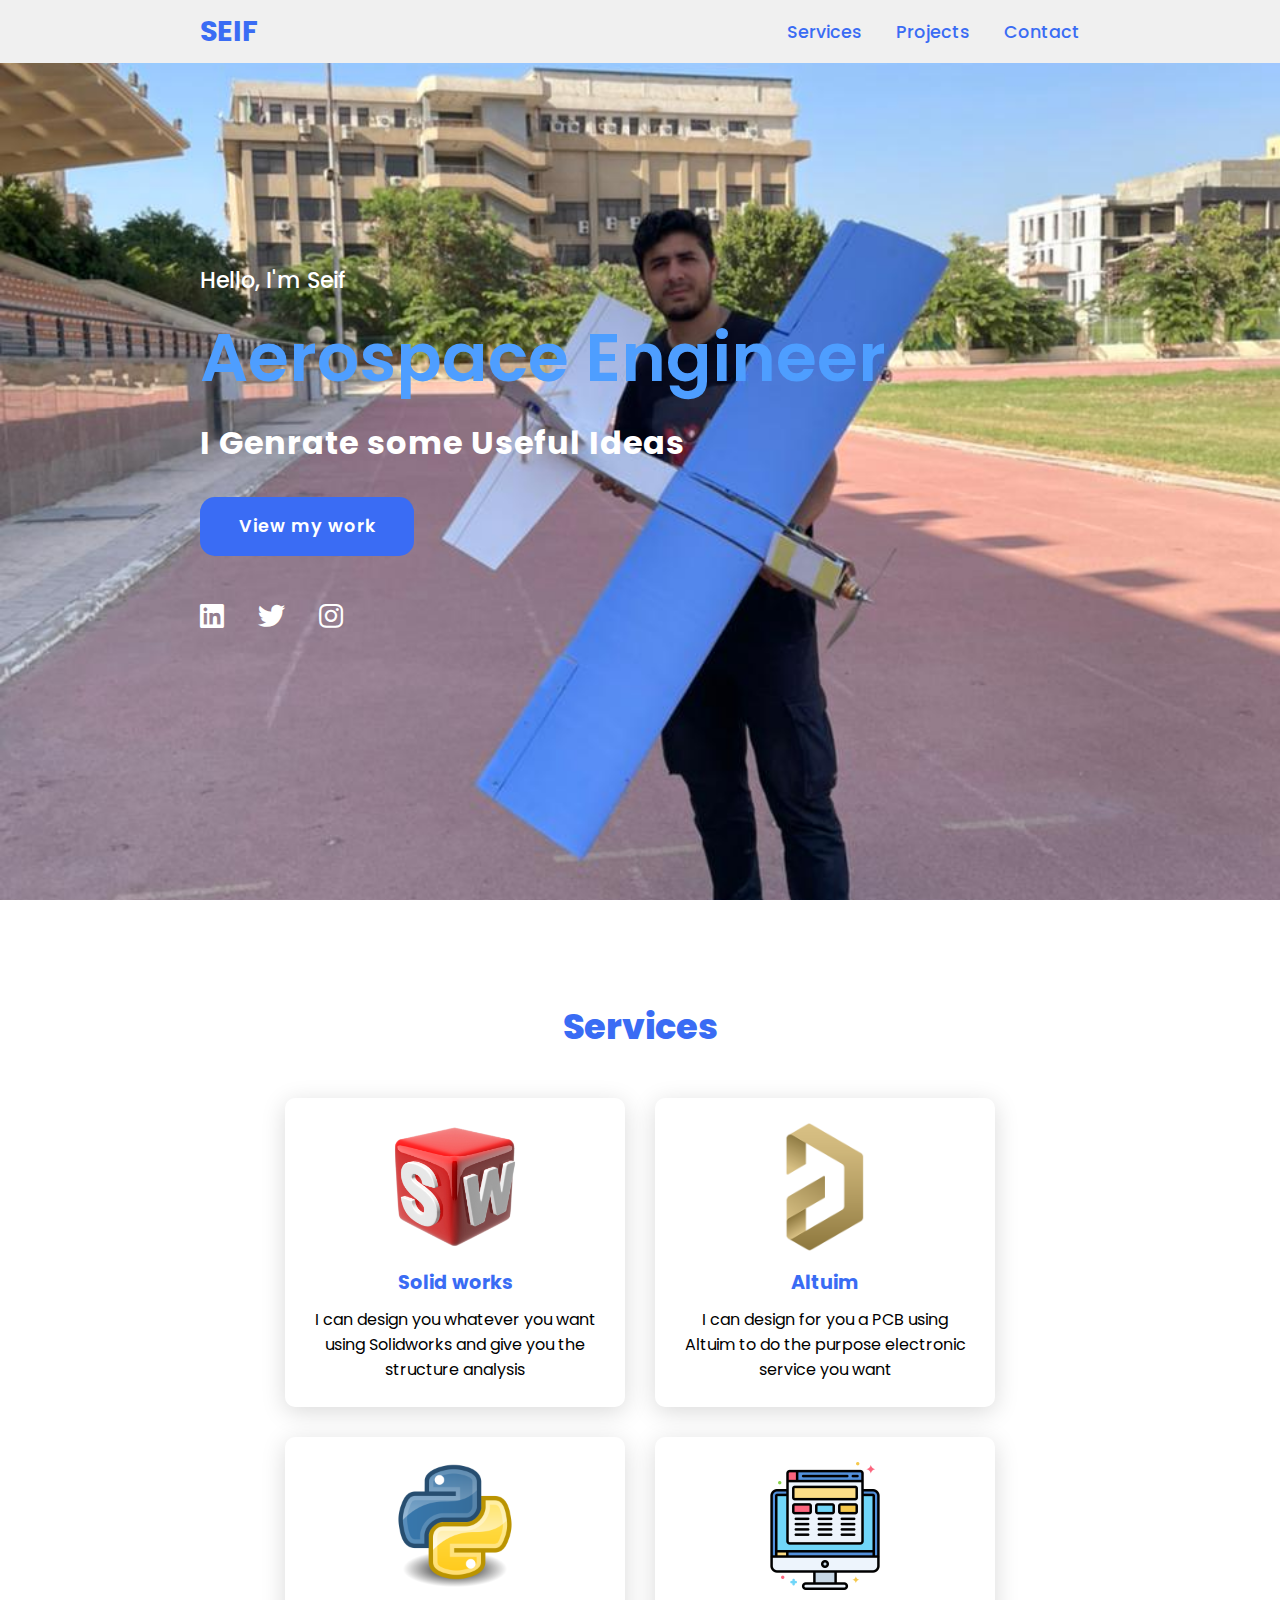
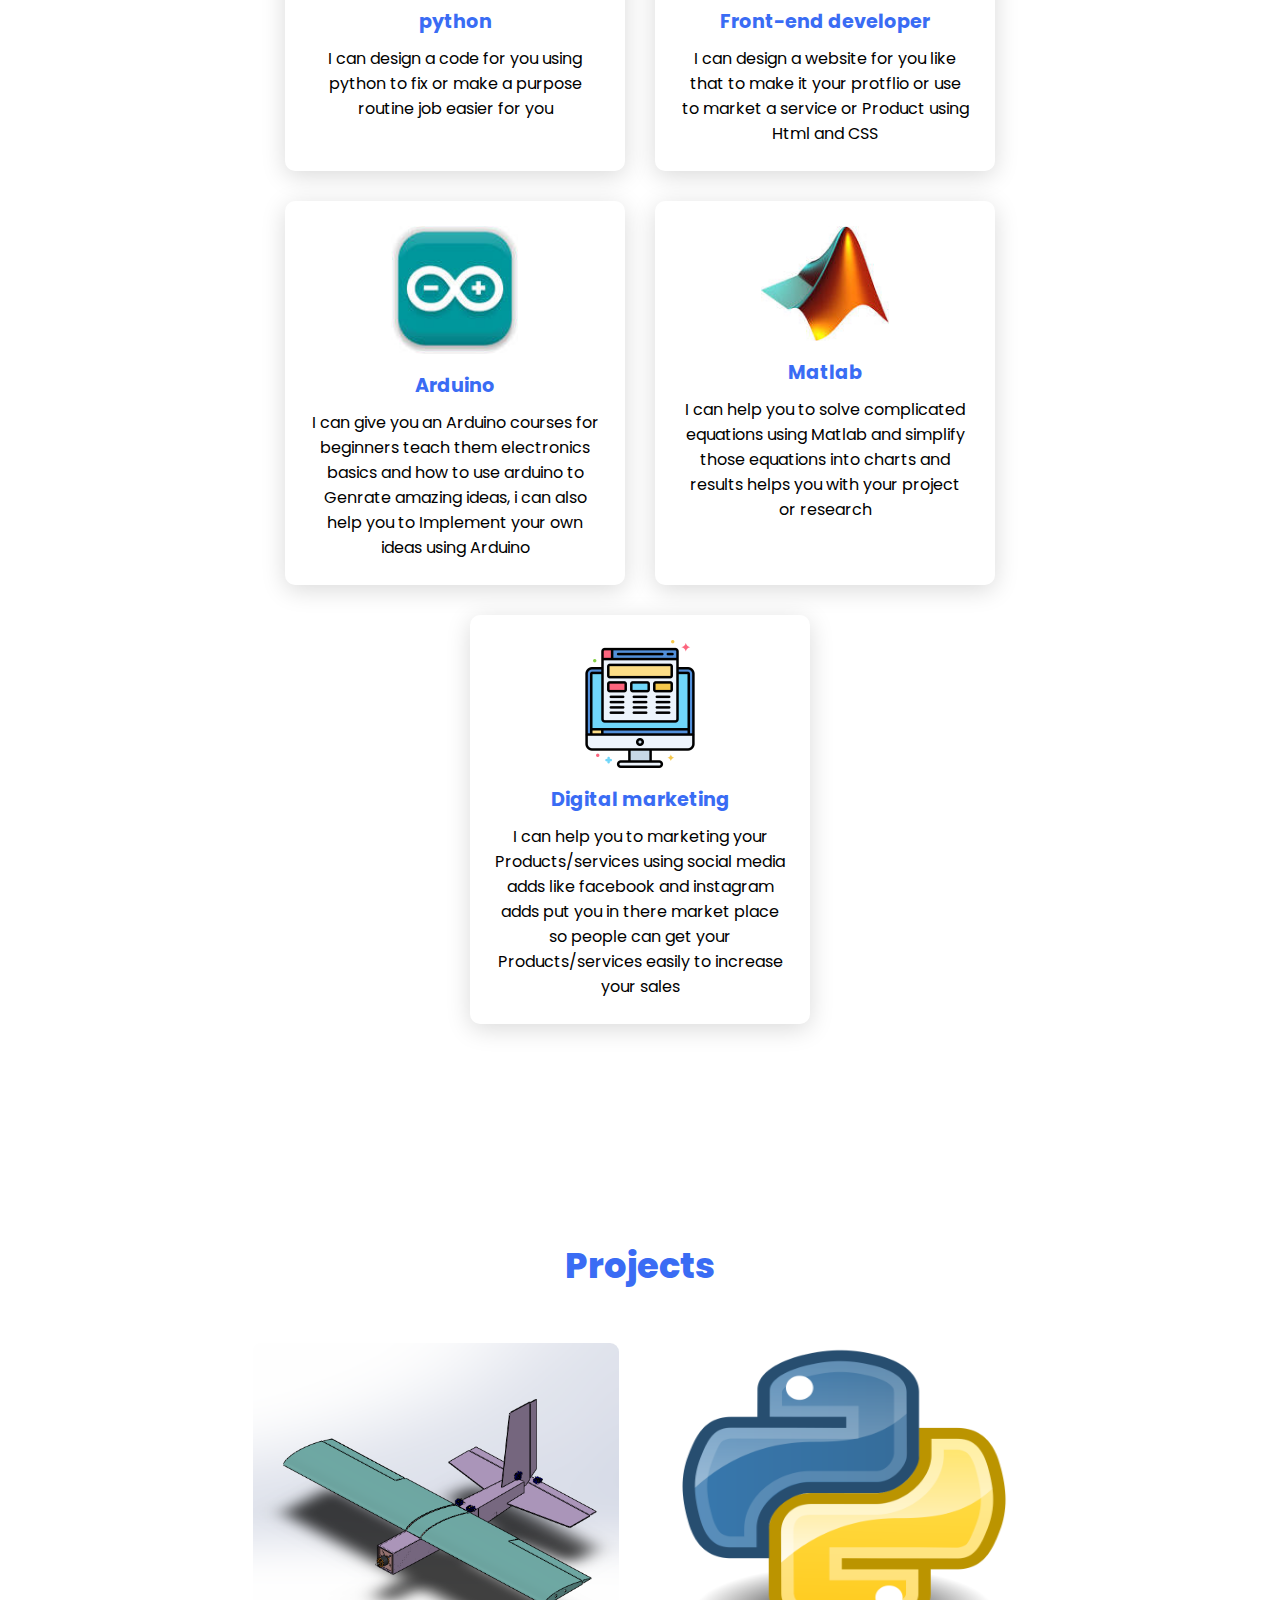
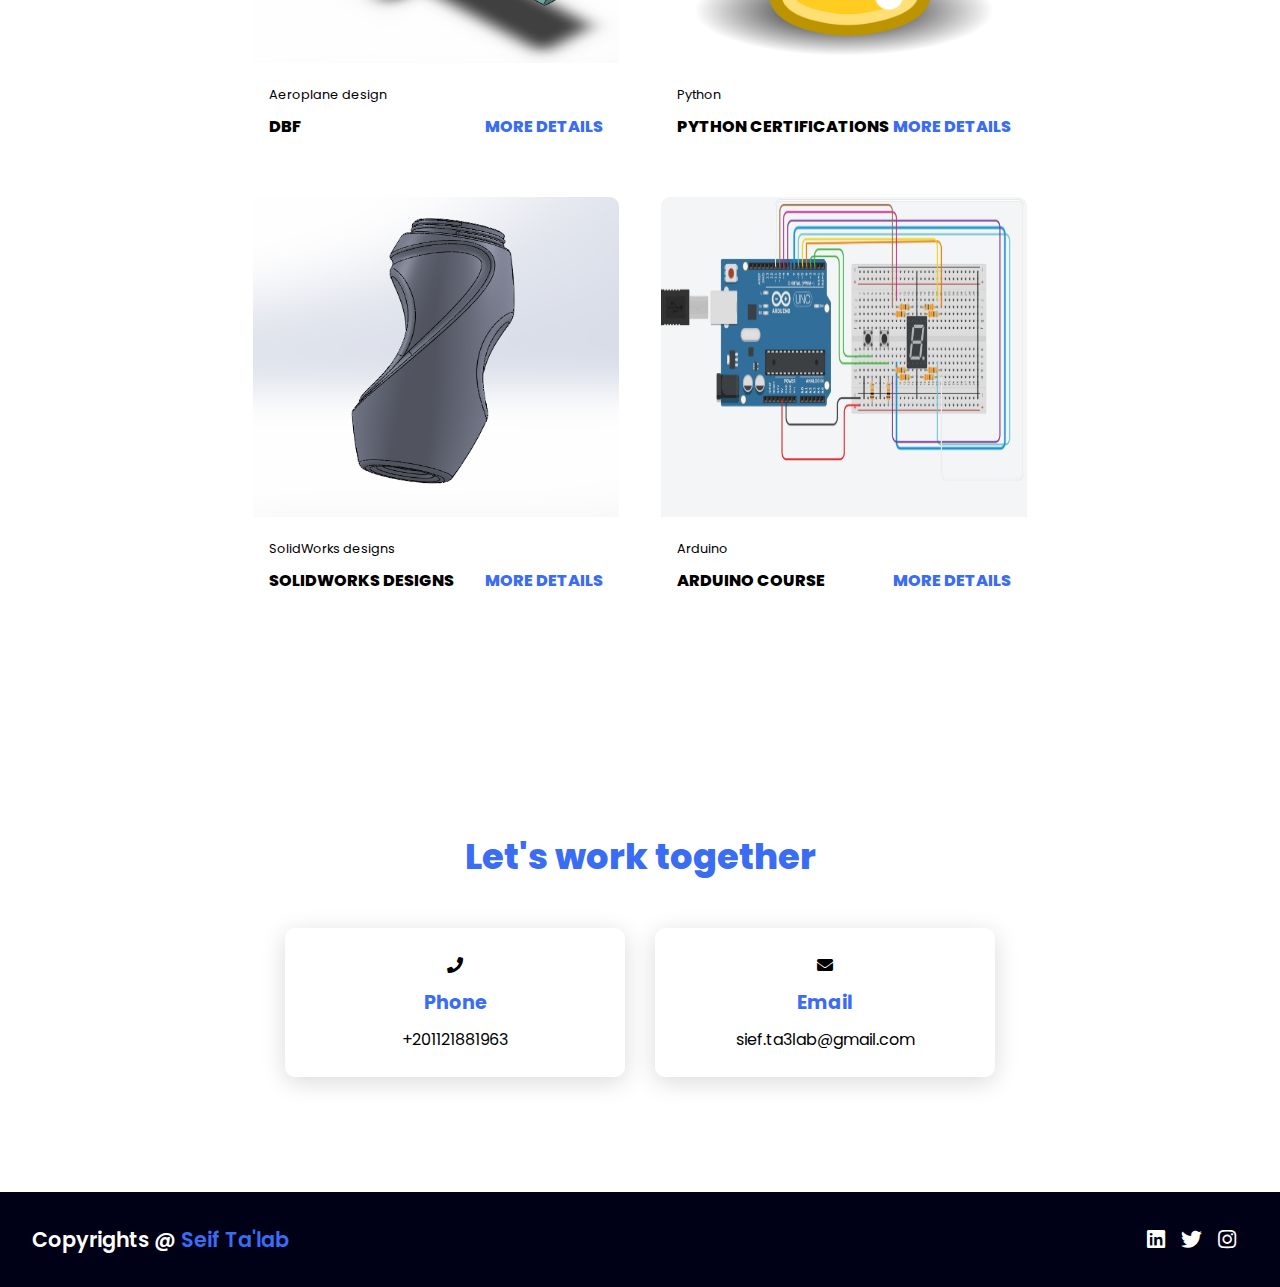
==== index.html @ f3671c9b "added modified oldwebsite" ====
<!DOCTYPE html>
<html lang="en">
<head>
    <meta charset="UTF-8">
    <meta http-equiv="X-UA-Compatible" content="IE=edge">
    <meta name="viewport" content="width=device-width, initial-scale=1.0">
    <link rel="stylesheet" href="https://cdnjs.cloudflare.com/ajax/libs/font-awesome/5.15.4/css/all.min.css">
    <link rel="stylesheet" href="style.css">
    <title>Seif Ta'lab</title>
</head>
<body>

    <header>
        <a href="#" class="logo">Seif</a>
        <nav class="navigation">
            <a href="#services">Services</a>
            <a href="#projects">Projects</a>
            <a href="#contact">Contact</a>
        </nav>
    </header>


    <section class="main">
        <div>
            <h2>Hello, I'm Seif <br><span>Aerospace Engineer</span></h2>
            <h3>I Genrate some Useful Ideas</h3>
            <a href="#projects" class="main-btn">View my work</a>
            <div class="social-icons">
                <a href="https://www.linkedin.com/in/sief-t-662467a1"><i class="fab fa-linkedin"></i></a>
                <a href="https://twitter.com/SIEFT3LAB"><i class="fab fa-twitter"></i></a>
                <a href="https://www.instagram.com/seiffoox/"><i class="fab fa-instagram"></i></a>
                <!-- <a href="https://www.facebook.com/sief.taalab"><i class="fa-brands fa-square-facebook"></i></a> -->
                <!-- <a href="#"><i class="fab fa-youtube"></i></a> -->
            </div>
        </div>
    </section>

    <section class="cards" id="services">
        <h2 class="title">Services</h2>
        <div class="content">
            <div class="card">
                <div class="icon">
                    <img src="imags/medium.png" alt="solidworks icon">
                </div>
                <div class="info">
                    <h3>Solid works</h3>
                    <p>I can design you whatever you want using Solidworks and give you the structure analysis</p>
                </div>
            </div>
            <div class="card">
                <div class="icon">
                    <img src="imags/altium-designer.png" alt="Altuim icon">
                </div>
                <div class="info">
                    <h3>Altuim</h3>
                    <p>I can design for you a PCB using Altuim to do the purpose electronic service you want</p>
                </div>
            </div>
            <div class="card">
                <div class="icon">
                    <img src="imags/Python.svg.png" alt="Python icon">
                </div>
                <div class="info">
                    <h3>python</h3>
                    <p>I can design a code for you using python to fix or make a purpose routine job easier for you</p>
                </div>
            </div>
            <div class="card">
                <div class="icon">
                    <img src="imags/2721264.png" alt="Front-end icon">
                </div>
                <div class="info">
                    <h3>Front-end developer</h3>
                    <p>I can design a website for you like that to make it your protflio or use to market a service or Product using Html and CSS</p>
                </div>
            </div>
            <div class="card">
                <div class="icon">
                    <img src="imags/images (1).jpg" alt="Arduino icon">
                </div>
                <div class="info">
                    <h3>Arduino</h3>
                    <p>I can give you an Arduino courses for beginners teach them electronics basics and how to use arduino to Genrate amazing ideas, i can also help you to Implement your own ideas using Arduino</p>
                </div>
            </div>
            <div class="card">
                <div class="icon">
                    <img src="imags/images.jpg" alt="Matlab icon">
                </div>
                <div class="info">
                    <h3>Matlab</h3>
                    <p>I can help you to solve complicated equations using Matlab and simplify those equations into charts and results helps you with your project or research</p>
                </div>
            </div>
            <div class="card">
                <div class="icon">
                    <img src="imags/2721264.png" alt="Digital-Marketing icon">
                </div>
                <div class="info">
                    <h3>Digital marketing</h3>
                    <p>I can help you to marketing your Products/services using social media adds like facebook and instagram adds put you in there market place so people can get your Products/services easily to increase your sales</p>
                </div>
            </div>
        </div>
    </section>

    <section class="projects" id="projects">
        <h2 class="title">Projects</h2>
        <div class="content">
            <div class="project-card">
                <div class="project-image">
                    <img src="imags/plane (2).png" alt="DBF project"/>
                </div>
                <div class="project-info">
                    <p class="project-category">Aeroplane design</p>
                    <strong class="project-title">
                        <span>DBF</span>
                        <a href="index(DBF).html" class="more-details">More details</a>
                    </strong>
                </div>
            </div>
            <!-- <div class="project-card">
                <div class="project-image">
                    <img src="imags/Altuim (2).png" alt="Altuim project" />
                </div>
                <div class="project-info">
                    <p class="project-category">Altuim designs</p>
                    <strong class="project-title">
                        <span>Flashing led PCB</span>
                        <a href="#" class="more-details">More details</a>
                    </strong>
                </div>
            </div> -->
            <div class="project-card">
                <div class="project-image">
                    <img src="imags/Python.svg.png" />
                </div>
                <div class="project-info">
                    <p class="project-category">Python</p>
                    <strong class="project-title">
                        <span>python Certifications</span>
                        <a href="index(python).html" class="more-details">More details</a>
                    </strong>
                </div>
            </div>
            <div class="project-card">
                <div class="project-image">
                    <img src="imags/solidbottle (1).png" />
                </div>
                <div class="project-info">
                    <p class="project-category">SolidWorks designs</p>
                    <strong class="project-title">
                        <span>SolidWorks designs</span>
                        <a href="index(solidworks).html" class="more-details">More details</a>
                    </strong>
                </div>
            </div>
            <div class="project-card">
                <div class="project-image">
                    <img src="imags/Arduino (1).jpeg" />
                </div>
                <div class="project-info">
                    <p class="project-category">Arduino</p>
                    <strong class="project-title">
                        <span>Arduino course</span>
                        <a href="index(Arduino).html" class="more-details">More details</a>
                    </strong>
                </div>
            </div>
        </div>
    </section>

    <section class="cards-contact" id="contact">
        <h2 class="title">Let's work together</h2>
        <div class="content">
            <div class="card">
                <div class="icon">
                    <i class="fas fa-phone"></i>
                </div>
                <div class="info">
                    <h3>Phone</h3>
                    <p>+201121881963</p>
                </div>
            </div>
            <div class="card">
                <div class="icon">
                    <i class="fas fa-envelope"></i>
                </div>
                <div class="info">
                    <h3>Email</h3>
                    <p>sief.ta3lab@gmail.com</p>
                </div>
            </div>
        </div>
    </section>
    
    <footer class="footer">
        <p class="footer-title">Copyrights @ <span>Seif Ta'lab</span></p>
        <div class="social-icons">
            <a href="https://www.linkedin.com/in/sief-t-662467a1"><i class="fab fa-linkedin"></i></a>
            <a href="https://twitter.com/SIEFT3LAB"><i class="fab fa-twitter"></i></a>
            <a href="https://www.instagram.com/seiffoox/"><i class="fab fa-instagram"></i></a>
            <!-- <a href="https://www.facebook.com/sief.taalab"><i class="fa-brands fa-square-facebook"></i></a> -->
            <!-- <a href="#"><i class="fab fa-youtube"></i></a> -->
        </div>
    </footer>

</body>
</html>
---- style.css ----
@import url('https://fonts.googleapis.com/css2?family=Poppins:ital,wght@0,100;0,200;0,300;0,400;0,500;0,600;0,700;0,800;0,900;1,100;1,200;1,300;1,400;1,500;1,600;1,700;1,800;1,900&display=swap');

*{
    font-family: 'Poppins', sans-serif;
    margin: 0;
    padding: 0;
    box-sizing: border-box;
    scroll-behavior: smooth; 
}


header {
    background-color: #f0f0f0;
    width: 100%;
    position: fixed;
    z-index: 999;
    display: flex;
    justify-content: space-between;
    align-items: center;
    padding: 10px 200px ;
}

.logo{
    text-decoration: none;
    color: #3a6cf4;
    text-transform: uppercase;
    font-weight: 700;
    font-size: 1.8em;
}

.navigation a{
    color: #3a6cf4;
    text-decoration: none;
    font-size: 1.1em;
    font-weight: 500;
    padding-left: 30px;
}

.navigation a:hover{
    color: #601cfc;
}

section {
    padding: 100px 200px;
}

.main {
    width: 100%;
    min-height: 100vh;
    display: flex;
    align-items: center;
    background: url(imags/Background.jpeg) no-repeat;
    /* background-color: #000; */
    background-size: cover;
    background-position: center;
    background-attachment: fixed;
}

.main h2 {
    color: #fff;
    font-size: 1.4em;
    font-weight: 500;
}

.main h2 span {
    display: inline-block;
    margin-top: 10px;
    color: #4e9eff;
    font-size: 3em;
    font-weight: 600;
}

.main h3 {
    color: #fff;
    font-size: 2em;
    font-weight: 700;
    letter-spacing: 1px;
    margin-top: 10px;
    margin-bottom: 30px;
}

.main-btn {
    color: #fff;
    background-color: #3a6cf4;
    text-decoration: none;
    font-size: 1.1em;
    font-weight: 600;
    display: inline-block;
    padding: 0.9375em 2.1875em;
    letter-spacing: 1px;
    border-radius: 15px;
    margin-bottom: 40px;
    transition: 0.7s ease;
}

.main-btn:hover {
    background-color: #0a49f6;
    transform: scale(1.1);
}

.social-icons a {
    color: #fff;
    font-size: 1.7em;
    padding-right: 30px;
}


.title {
    display: flex;
    justify-content: center;
    color: #3a6cf4;
    font-size: 2.2em;
    font-weight: 800;
    margin-bottom: 30px;
}

.content {
    display: flex;
    justify-content: center;
    flex-direction: row;
    flex-wrap: wrap;
}

.cards {
    background: url(imags/aerospace-engineering.jpg) no-repeat;
    /* background-color: #000; */
    background-size: cover;
    background-position: center;
    background-attachment: fixed;
}

.card {
    background-color: #fff;
    width: 21.25em;
    box-shadow: 0 5px 25px rgba(1 1 1 / 15%);
    border-radius: 10px;
    padding: 25px;
    margin: 15px;
    transition: 0.7s ease;
}

.card:hover {
    transform: scale(1.1);
}

.card .icon {
    text-align: center;
    align-items: center;
    justify-content: center;
}

.card .icon img {
    width: 8em;
}

.info {
    text-align: center;
}

.info h3{
    color: #3a6cf4;
    font-size: 1.2em;
    font-weight: 700;
    margin: 10px;
}

.projects {
    background: url(imags/NEM_aerospace_0.jpg) no-repeat;
    background-size: cover;
    background-position: center;
    background-attachment: fixed;
    /* background-color: #000016; */
}

.projects .content{
    margin-top: 30px;
}

.project-card {
    background-color: #fff;
    border: 1px solid #fff;
    min-height: 14em;
    width: 23em;
    overflow: hidden;
    border-radius: 10px;
    margin: 20px;
    transition: 0.7s ease;
}

.project-card:hover {
   transform: scale(1.1);
}

.project-card:hover .project-image {
    opacity: 0.9;
 }

.project-image img{
    height: 20em;
    width: 100%
}

.project-info {
    padding: 1em;
}

.project-category {
    font-size: 0.8em;
    color: #000;
}

.project-title {
    display: flex;
    justify-content: space-between;
    text-transform: uppercase;
    font-weight: 800;
    margin-top: 10px;
}

.more-details {
    text-decoration: none;
    color: #3a6cf4;
}

.more-details:hover {
    color: #601cfc;
}

/* .cards-contact {
    background: url(imags/NEM_aerospace_0.jpg) no-repeat;
    background-size: cover;
    background-position: center;
    background-attachment: fixed; 
} */
.contact .icon{
    font-size: 4.5em;
}

.contact .info h3 {
    color: #000;
}

.contact .info p {
    font-size: 1.5em;
}

.footer {
    /* background: url(imags/NEM_aerospace_0.jpg) no-repeat;
    background-size: cover;
    background-position: center;
    background-attachment: fixed; */
    background-color: #000016;
    color: #fff;
    padding: 2em;
    display: flex;
    justify-content: space-between;
}

.footer-title {
    font-size: 1.3em;
    font-weight: 600;
}

.footer-title span {
    color: #3a6cf4;
}

.footer .social-icons a{
    font-size: 1.3em;
    padding: 0 12px 0 0;
}

@media (max-width:1023px){
    header{
        padding: 12px 20px;
    }

    .navigation a{
        padding-left: 10px;
    }

    .title{
        font-size: 1.8em;
    }

    section{
        padding: 80px 20px;
    }

    .main-content h2{
        font-size: 1em;
    }

    .main-content h3{
        font-size: 1.6em;
    }

    .content{
        flex-direction: column;
        align-items: center;
    }

}

@media (max-width:641px){
    body{
        font-size: 12px;
    }

    .main-content h2{
        font-size: 0.8em;
    }

    .main-content h3{
        font-size: 1.4em;
    }
  
}

@media (max-width:300px){
    body{
        font-size: 10px;
     
    }
  
}
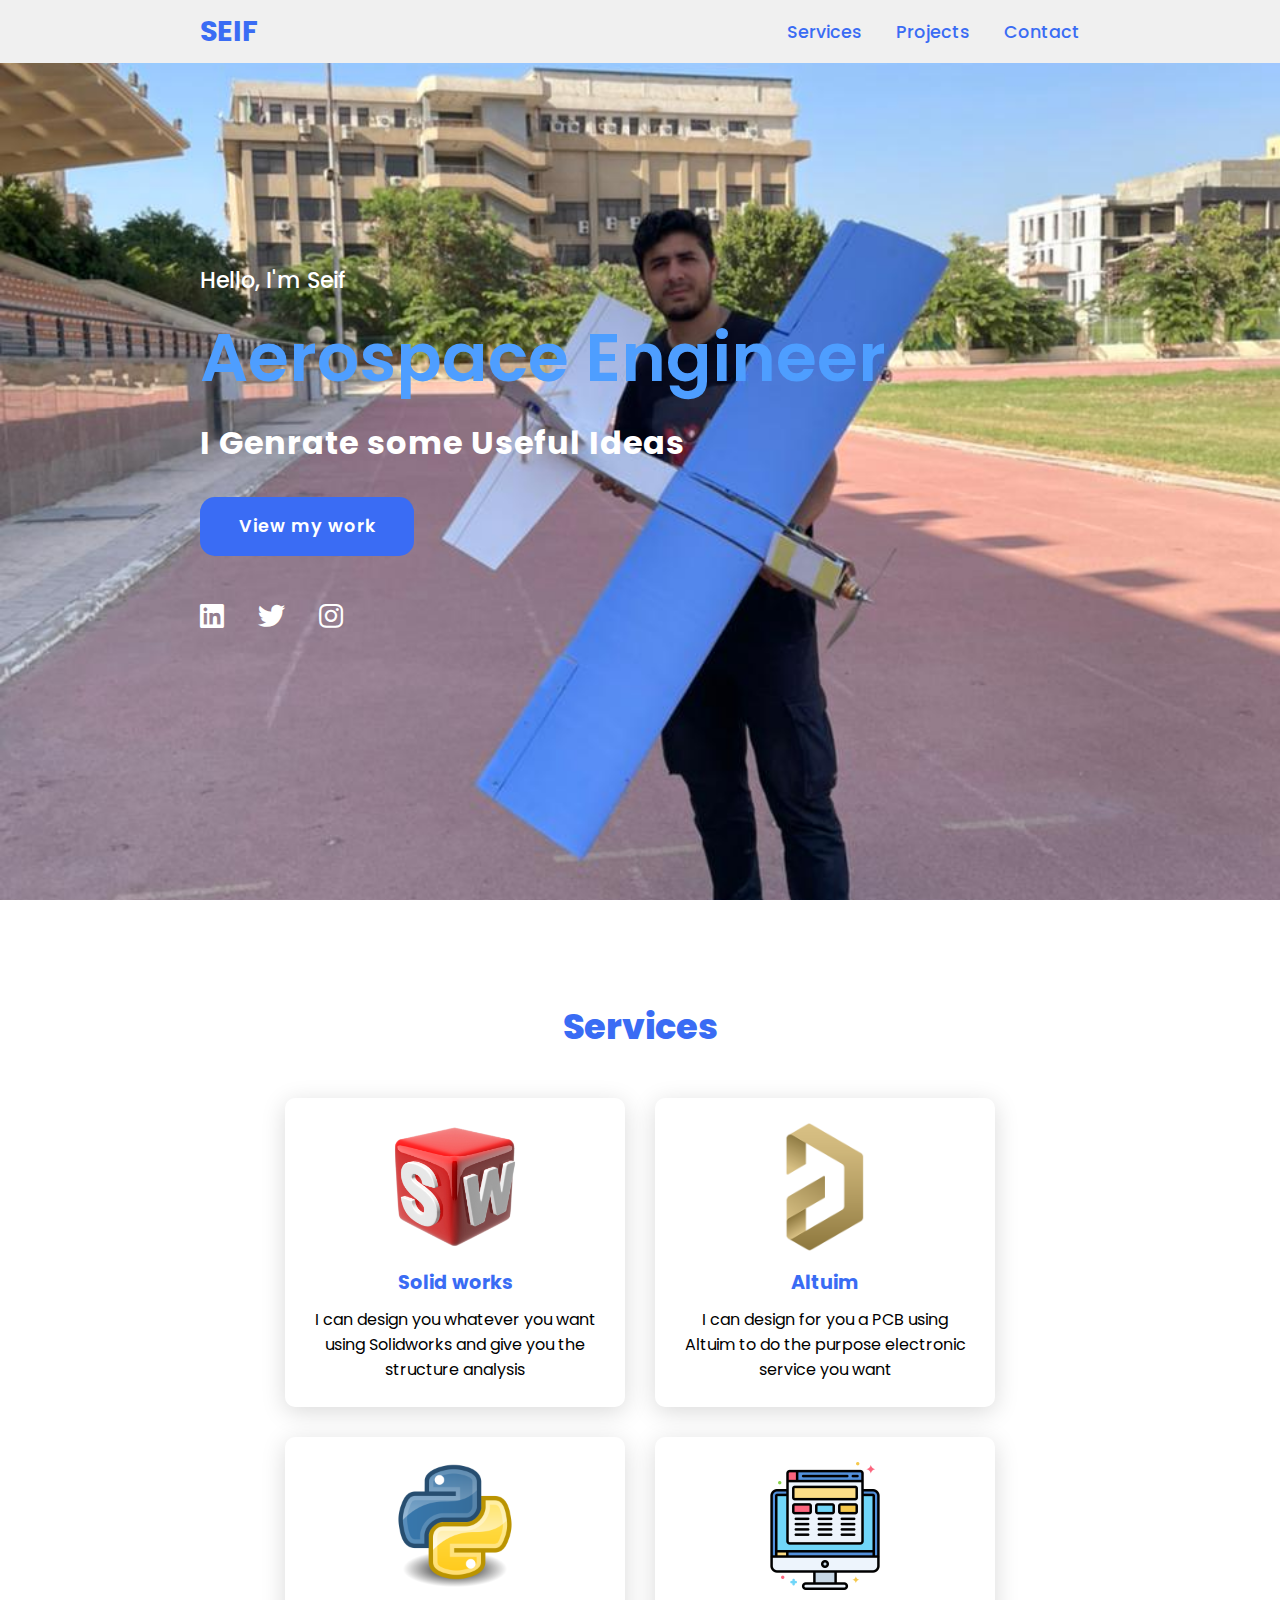
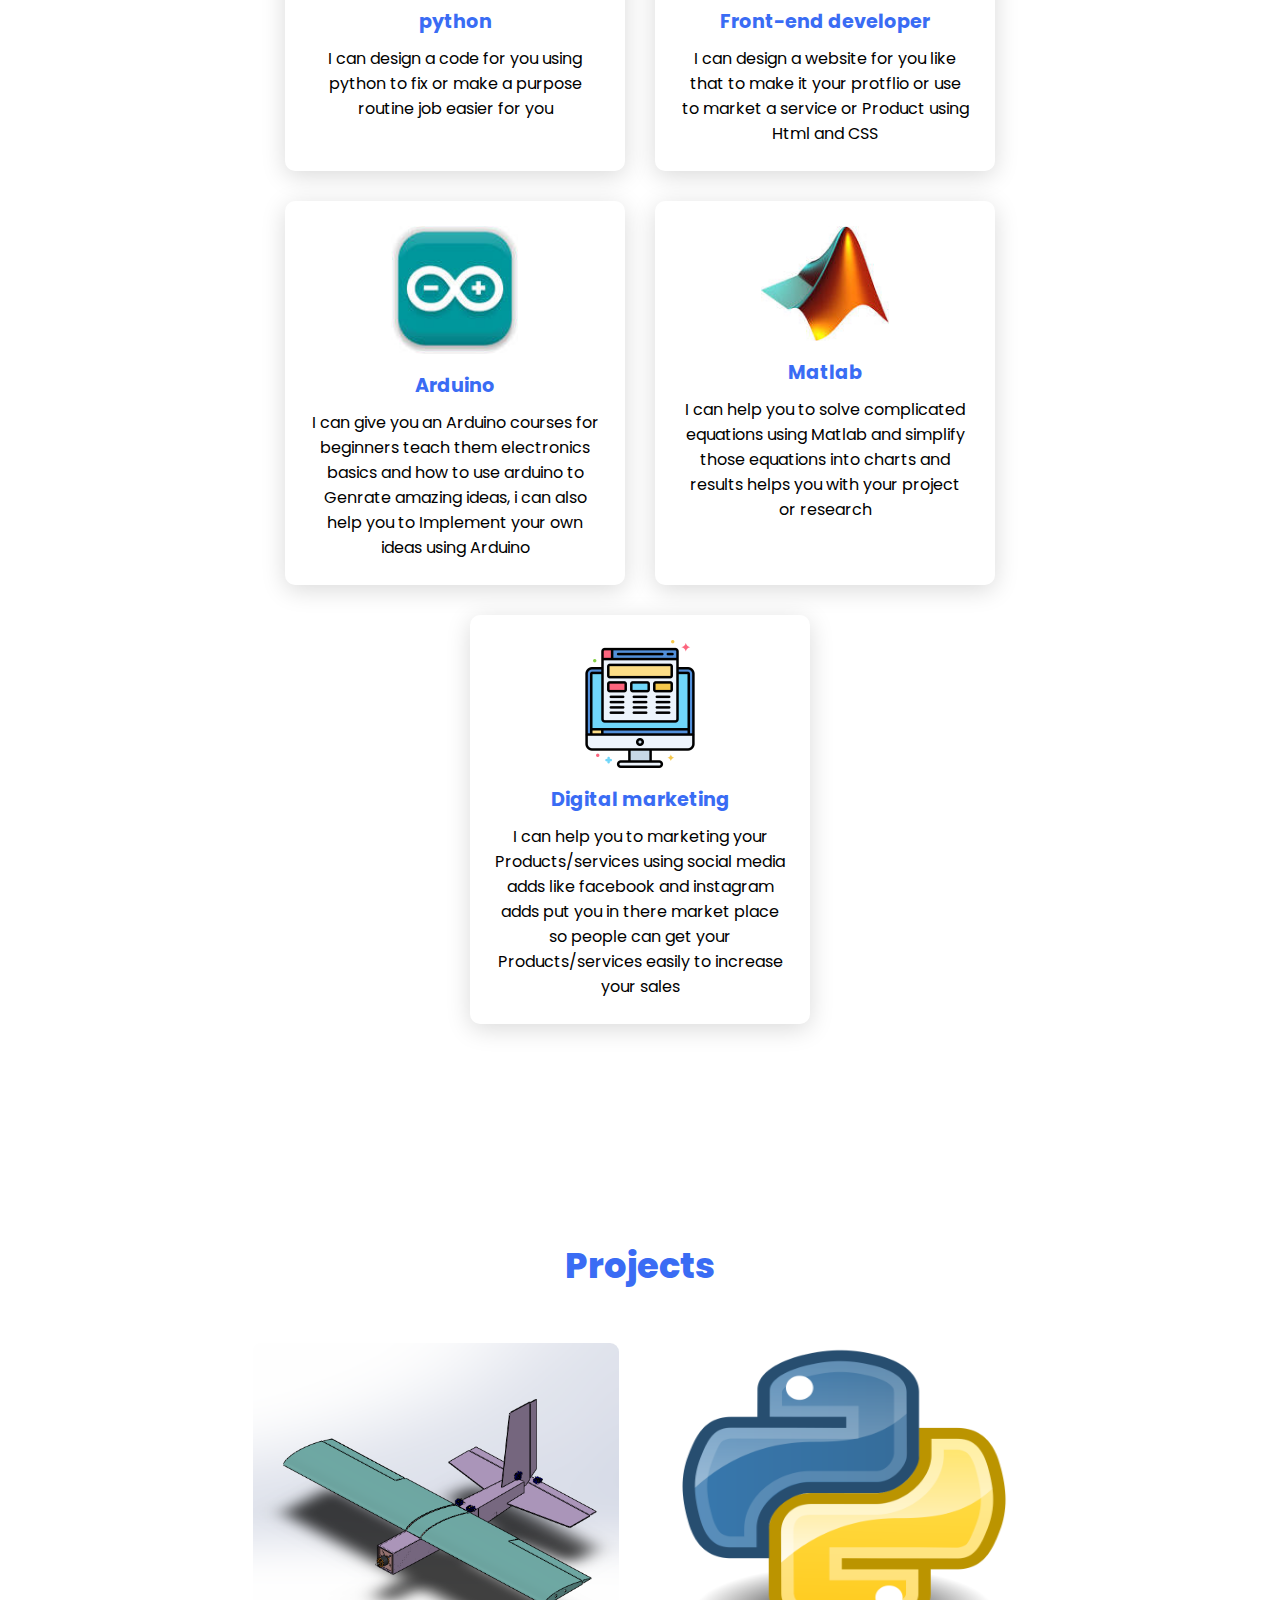
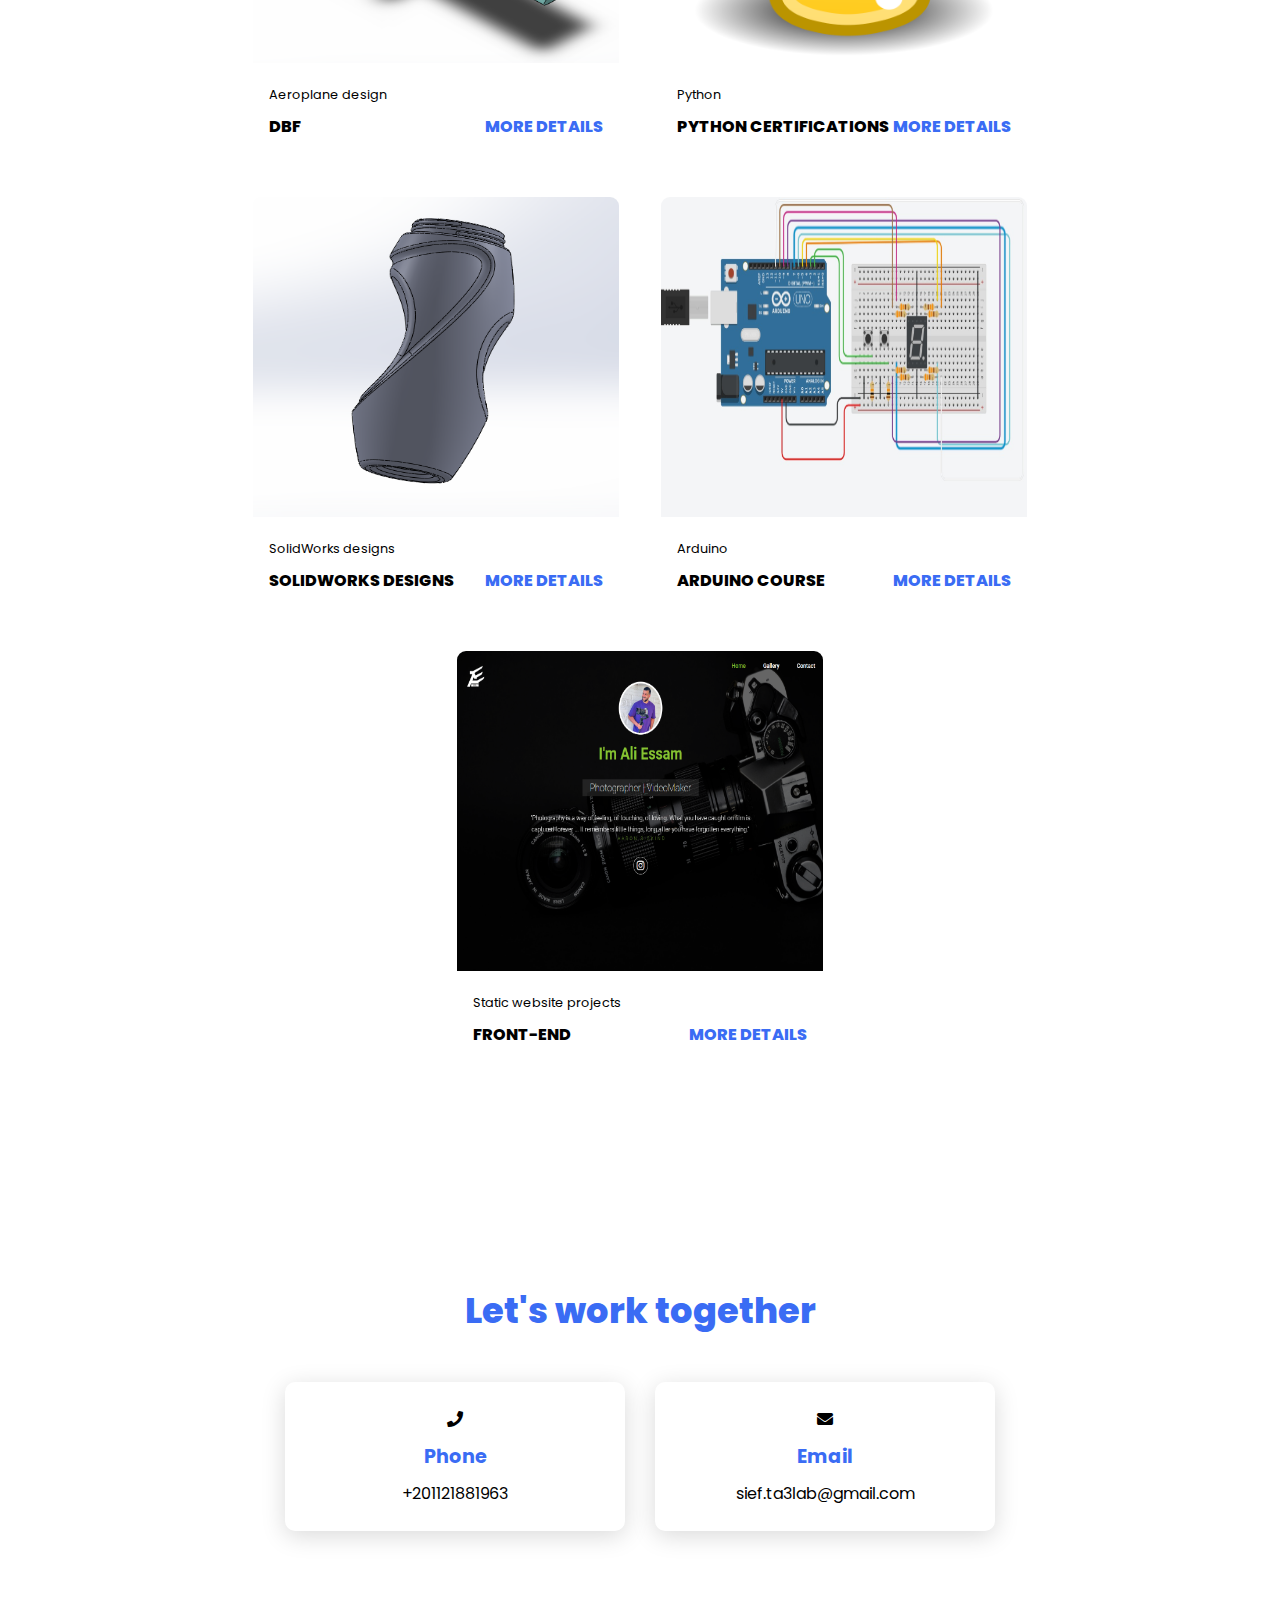
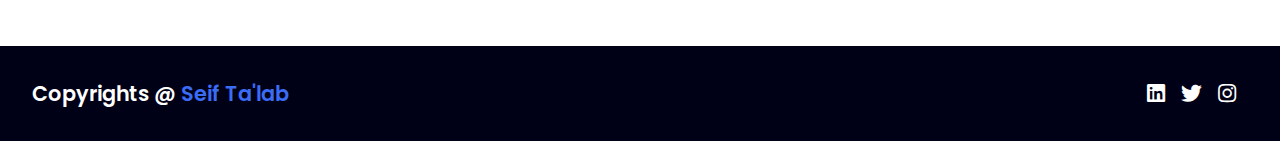
==== commit 14d3334f: "add FrontEnd projects" ====
--- a/index.html
+++ b/index.html
@@ -167,6 +167,18 @@
                     </strong>
                 </div>
             </div>
+            <div class="project-card">
+                <div class="project-image">
+                    <img src="imags/Front-End.png" alt="FrontEnd project"/>
+                </div>
+                <div class="project-info">
+                    <p class="project-category"> Static website projects</p>
+                    <strong class="project-title">
+                        <span>Front-End</span>
+                        <a href="index(Front-End).html" class="more-details">More details</a>
+                    </strong>
+                </div>
+            </div>
         </div>
     </section>
 
